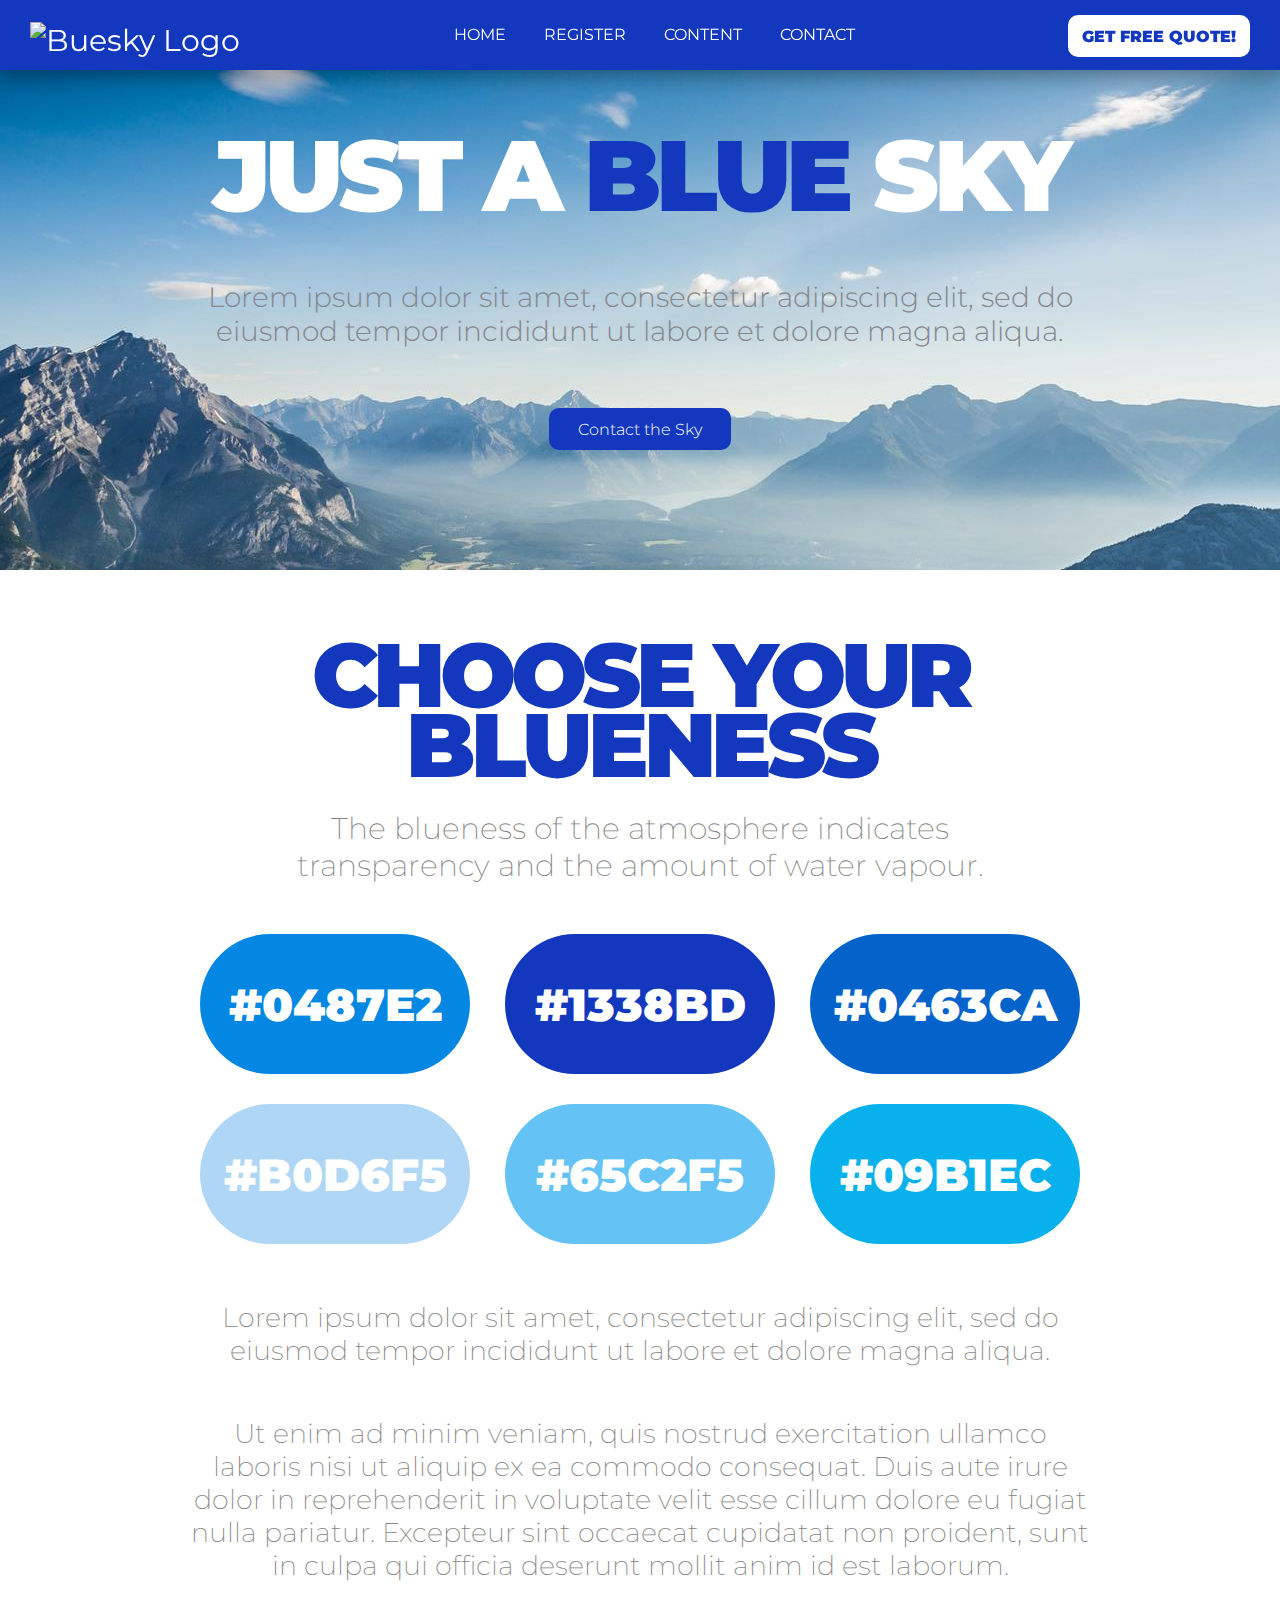
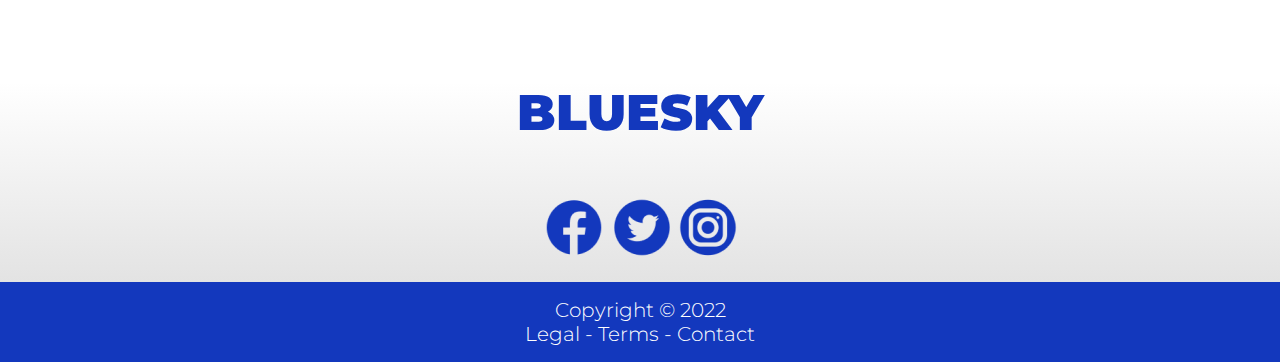
==== index.html @ 5ad4db9b "Initial commit" ====
<!DOCTYPE html>
<html lang="en">
<head>
    <meta charset="UTF-8">
    <meta http-equiv="X-UA-Compatible" content="IE=edge">
    <meta name="viewport" content="width=device-width, initial-scale=1.0">
    <title>HOME : JUST A BLUE SKY</title>
    <link rel="stylesheet" href="./style.css">
<link rel="preconnect" href="https://fonts.googleapis.com">
<link rel="preconnect" href="https://fonts.gstatic.com" crossorigin>
<link
    href="https://fonts.googleapis.com/css2?family=Montserrat:ital,wght@0,100;0,200;0,300;0,400;0,500;0,600;0,700;0,800;0,900;1,100;1,200;1,300;1,400;1,500;1,600;1,700;1,800;1,900&display=swap"
    rel="stylesheet">
</head>
<body>
<header>
    <img src="https://iili.io/GjAIhN.png" alt="Buesky Logo">
    <nav>
        <ul>
            <li><a href="./index.html">HOME</a></li>
            <li><a href="./register.html">REGISTER</a></li>
            <li><a href="./content.html">CONTENT</a></li>
            <li><a href="./contact.html">CONTACT</a></li>
        </ul>
    </nav>
    <div class="quote-button"><a href="./register.html">GET FREE QUOTE!</a></div>
</header>

<section class="top">
    <h1 class="white bold centered padding-70">JUST A <span class="blue">BLUE</span> SKY</h1>
    <div>
        <p>Lorem ipsum dolor sit amet, consectetur adipiscing elit, sed do eiusmod tempor incididunt ut labore et dolore magna
    aliqua.</p>
    </div>
    <div class="contact-button">
        <a href="./contact.html">Contact the Sky</a>
    </div>
</section>

<section>
    <h2 class="blue bold centered padding-70 no-bottom">CHOOSE YOUR<br />BLUENESS</h2>
    <article>
        <div class="main-text">
            <p>The blueness of the atmosphere indicates transparency
        and the amount of water vapour.</p>
        </div>
        <div class="group-container-one">
            <div class="items">#0487E2</div>
            <div class="items">#1338bd</div>
            <div class="items">#0463ca</div>
        </div>
        <div class="group-container-two">
            <div class="items">#b0d6f5</div>
            <div class="items">#65c2f5</div>
            <div class="items">#09b1ec</div>
        </div>
        <div class="other-text">
            <p>Lorem ipsum dolor sit amet, consectetur adipiscing elit, sed do eiusmod tempor incididunt ut labore et dolore magna
            aliqua.</p>
            
            <p>Ut enim ad minim veniam, quis nostrud exercitation ullamco laboris nisi ut aliquip ex ea commodo consequat. Duis aute
            irure dolor in reprehenderit in voluptate velit esse cillum dolore eu fugiat nulla pariatur. Excepteur sint occaecat
            cupidatat non proident, sunt in culpa qui officia deserunt mollit anim id est laborum.</p>
        </div>
    </article>
</section>

<footer>
    <section class="bottom-icons">
        <p class="blue bold centered size-50">BLUESKY</p>
        <p class="icons">
            <img src="./img/fb.png" alt="">
            <img src="./img/tw.png" alt="">
            <img src="./img/ig.png" alt="">
        </p>

    </section>
    <section class="bottom-bar">
        <p>Copyright © 2022</p>
        <p><a href="#">Legal</a> - <a href="#">Terms</a> - <a href="#">Contact</a></p>
    </section>
</footer>
    
</body>
</html>
---- style.css ----
/* ! Alejandro Marrero */

:root {
  --black: #000000;
  --white: #ffffff;
  --blue: #1338bd;
  --text: #86888f;
  --article-text: #848484;
}

body {
  font-family: "Montserrat", Arial, Helvetica, sans-serif;
  font-size: 30px;
  color: var(--black);
  margin: 0;
  padding: 0;
}

h1,
h2,
h3,
h4,
h6,
h6 {
  padding: 0;
  margin: 0;
  line-height: 70px;
  letter-spacing: -5px;
}

h1 {
  font-size: 100px;
}

h2 {
  font-size: 90px;
}

h3 {
  font-size: 30px;
}

h4 {
  font-size: 20px;
}

.blue {
  color: var(--blue);
}

.white {
  color: var(--white);
}

.centered {
  text-align: center;
}

.margin-no {
  margin: 0;
}

.padding-no {
  padding: 0;
}

.padding-80 {
  padding: 80px 0 80px 0px;
}

.padding-70 {
  padding: 70px 0 70px 0px;
}

.padding-50 {
  padding: 50px 0 50px 0px;
}

.no-top {
  margin-top: 0;
  padding-top: 0;
}

.no-bottom {
  margin-bottom: 0;
  padding-bottom: 0;
}

.no-lh {
  line-height: 0;
}

.no-ls {
  letter-spacing: 0;
}

.light {
  font-weight: 300;
}

.bold {
  font-weight: 900;
}

.size-100 {
  font-size: 100px;
}

.size-80 {
  font-size: 80px;
}

.size-50 {
  font-size: 50px;
}

.size-25 {
  font-size: 25px;
}

h2.title-form {
  padding-bottom: 50px;
  letter-spacing: 0;
}

h4.title-form {
  line-height: 0;
  margin: 50px 0 30px 0;
}

header {
  width: 100%;
  height: 70px;
  color: var(--white);
  background: var(--blue);
  text-align: center;
  overflow: hidden;
  position: fixed;
  top: 0;
  z-index: 1;
  box-shadow: 0 6px 20px 0px #00000054;
}

header img {
  float: left;
  margin-top: 22px;
  margin-left: 30px;
}

nav {
  display: inline-block;
}

nav ul {
  padding: 0px;
  margin: 0px;
  text-align: center;
  display: inline-block;
  vertical-align: top;
}

nav li {
  list-style-type: none;
  padding: 0px;
  height: 24px;
  margin-top: 4px;
  margin-bottom: 4px;
  display: inline;
}

nav li a {
  color: var(--white);
  font-size: 16px;
  text-decoration: none;
  line-height: 70px;
  padding: 5px 15px;
}

header .quote-button {
  float: right;
  font-size: 16px;
  font-weight: 900;
  background: var(--white);
  border-radius: 10px;
  margin-top: 15px;
  margin-right: 30px;
  border: 1px solid transparent;
}

header .quote-button a {
  display: table-cell;
  vertical-align: middle;
  width: 180px;
  height: 40px;
  color: var(--blue);
  text-decoration: none;
}

section.top {
  margin: 70px 0 0 0;
  max-width: none;
  width: 100%;
  height: 500px;
  text-align: center;
  background-image: url(./img/topimage.jpg);
  background-size: cover;
  background-repeat: no-repeat;
  background-position: center center;
}

section.margin-top {
  margin: 70px 0 0 0;
}

/* section.top h1,
section h2,
h1 {
  font-size: 100px;
  font-weight: 900;
  color: var(--white);
  text-align: center;
  line-height: 85px;
  letter-spacing: -5px;
  margin: 100px 0px 50px 0px;
}

h1 {
  color: var(--blue);
} */

section.top div p {
  width: 930px;
  margin: 0 auto;
}

section p {
  font-size: 28px;
  font-weight: 300;
  color: var(--text);
}

section .contact-button {
  width: 180px;
  font-size: 16px;
  font-weight: 300;
  background: var(--blue);
  border-radius: 10px;
  border: 1px solid transparent;
  margin: 0 auto;
  margin-top: 60px;
}

section .contact-button a {
  display: table-cell;
  vertical-align: middle;
  width: 180px;
  height: 40px;
  color: var(--white);
  text-decoration: none;
  text-align: center;
}

article {
  display: table;
  margin: 0;
  max-width: none;
  width: 100%;
}

/* 
section h2 {
  color: var(--blue) !important;
  margin-bottom: 50px;
} */

article div.main-text {
  width: 700px;
  margin: 0 auto;
}

article p {
  font-size: 30px;
  color: var(--article-text);
  font-weight: 200;
  text-align: center;
  margin-bottom: 50px;
}

article .group-container-one,
article .group-container-two {
  display: grid;
  grid-template-columns: repeat(3, 1fr);
  grid-gap: 15px;
  justify-items: center;
  align-items: center;
  width: 900px;
  margin: 0 auto;
}

article .group-container-one .items,
article .group-container-two .items {
  display: flex;
  align-items: center;
  justify-content: center;
  flex-grow: 0;
  flex-shrink: 1;
  flex-basis: auto;
  align-self: auto;
  order: 0;
  width: 270px;
  height: 140px;
  font-size: 45px;
  color: var(--white);
  font-weight: 900;
  border-radius: 100px;
  text-transform: uppercase;
  margin-bottom: 30px;
}

article .group-container-one .items:nth-child(1) {
  background: #0487e2;
}

article .group-container-one .items:nth-child(2) {
  background: #1338bd;
}

article .group-container-one .items:nth-child(3) {
  background: #0463ca;
}

article .group-container-two .items:nth-child(1) {
  background: #b0d6f5;
}

article .group-container-two .items:nth-child(2) {
  background: #65c2f5;
}

article .group-container-two .items:nth-child(3) {
  background: #09b1ec;
}

div.other-text {
  width: 900px;
  margin: 0 auto;
}

div.other-text p {
  font-size: 27px;
}

footer section {
  height: 200px;
  background: linear-gradient(180deg, #ffffff 0%, #e3e3e3 100%);
}

footer section.bottom-icons h3 {
  font-size: 100px;
  font-weight: 900;
  color: var(--blue);
  text-align: center;
  padding: 0;
  margin: 0;
}

footer section.bottom-icons p.icons {
  display: flex;
  align-items: center;
  justify-content: center;
  margin: 20px 0 20px 0;
}

footer section.bottom-bar {
  height: 80px;
  background: var(--blue);
  display: flex;
  flex-direction: column;
  justify-content: center;
  align-items: center;
}

footer section.bottom-bar p {
  font-size: 20px;
  padding: 0;
  margin: 0;
  color: var(--white);
}

footer section.bottom-bar p a {
  color: var(--white);
  text-decoration: none;
}

/* ! REGISTER PAGE */

section article .form-container,
section article .table-container {
  display: flex;
  flex-direction: column;
  align-items: center;
  width: 800px;
  font-size: 17px;
  color: white;
  background: #1338bd;
  padding: 50px;
  align-content: center;
  border-radius: 100px;
  margin: 0 auto;
  margin-bottom: 50px;
  box-shadow: 0px 12px 18px -6px rgb(0 0 0 / 30%);
}
/* 
section .form-container h2 {
  font-size: 80px;
  color: var(--white) !important;
  margin: 0px 0 40px 0px !important;
} */
/* 
section .form-container h4 {
  padding: 0;
  margin: 35px 0 0 0;
} */

section article .grid {
  display: grid;
  grid-template-columns: repeat(3, 1fr);
  grid-gap: 20px;
}

section article .grid-item {
  position: relative;
  align-items: start;
}

section article .grid-item p {
  font-size: 12px;
  color: white;
  text-align: left;
  padding-left: 20px;
  margin-bottom: 40px;
}

section article .grid-item p a {
  color: var(--white);
}

/* ! FORM ELEMENTS */

input[type="text"] {
  width: 200px;
  height: 30px;
  border: 1px solid #1338bd;
  padding: 3px 10px;
  border-radius: 80px;
  box-shadow: 0px 12px 18px -6px rgb(0 0 0 / 30%);
}

select {
  width: 222px;
  height: 34px;
  text-indent: 5px;
  border-radius: 80px;
  box-shadow: 0px 12px 18px -6px rgb(0 0 0 / 30%);
}

input[type="submit"] {
  font-family: "Montserrat", Arial, Helvetica, sans-serif;
  height: 38px;
  width: 120px;
  font-size: 17px;
  font-weight: 900;
  color: #1338bd;
  border-radius: 100px;
  border: 1px solid white;
  cursor: pointer;
  margin: 0 auto;
  text-align: center;
  display: block;
}

input[type="submit"]:hover {
  color: var(--white);
  background: var(--blue);
}

input#consent {
  padding: 0 !important;
  margin: 0;
  position: absolute;
  top: 2px;
}

/* ! CONTENT PAGE */

section article .table-container {
  padding-bottom: 70px;
}
/* 
section article .table-container h2 {
  color: var(--white) !important;
  margin-bottom: 50px;
  font-size: 70px;
  margin: 0 0 35px 0px;
} */

article .table-container table.CABTable {
  width: 100%;
  background-color: #ffffff;
  border-collapse: collapse;
  border-width: 2px;
  border-style: solid;
  text-align: center;
}

article .table-container .CABTable td,
article .table-container .CABTable th {
  border-width: 2px;
  border-color: #e1e1e1;
  border-style: solid;
  padding: 3px;
  color: #1338bd;
}

article .table-container .CABTable thead {
  background-color: #e3e3e3;
}

article .grid-container {
  width: 900px;
  margin: 0 auto;
  margin-bottom: 60px;
  color: var(--white);
}

article .grid-container ul {
  display: grid;
  grid-gap: 15px;
  grid-template-columns: 0.3fr 0.3fr;
}

article .grid-container .grids li {
  list-style-type: none;
  padding: 5px;
}

article .grid-container .grids li:nth-child(1) {
  grid-column: 1/3;
  grid-row: 1;
  background-color: #b0d6f5;
}

article .grid-container .grids li:nth-child(2) {
  display: flex;
  grid-column: 3;
  grid-row: 1/3;
  background: #65c2f5;
  align-items: center;
  justify-content: center;
  font-size: 32px;
}

article .grid-container .grids li:nth-child(3) {
  grid-column: 1;
  grid-row: 2;
  background: #09b1ec;
}

article .grid-container .grids li:nth-child(4) {
  grid-column: 2;
  grid-row: 2;
  background: #0487e2;
}

/* ! CONTACT PAGE */

.map {
  width: 600px;
  height: 600px;
  background-color: #1338bd;
  border: 10px solid #1338bd;
  border-radius: 70%;
  overflow: hidden;
  margin: 0 auto;
  margin-bottom: 60px;
  box-shadow: 0px 12px 18px -6px rgb(0 0 0 / 30%);
}

iframe {
  border: 0;
  overflow: hidden;
  margin-top: 0;
  margin-bottom: 0;
}

/* ! CONFIRMATION PAGE */

lottie-player {
  margin: 0 auto;
  margin-top: 50px;
}
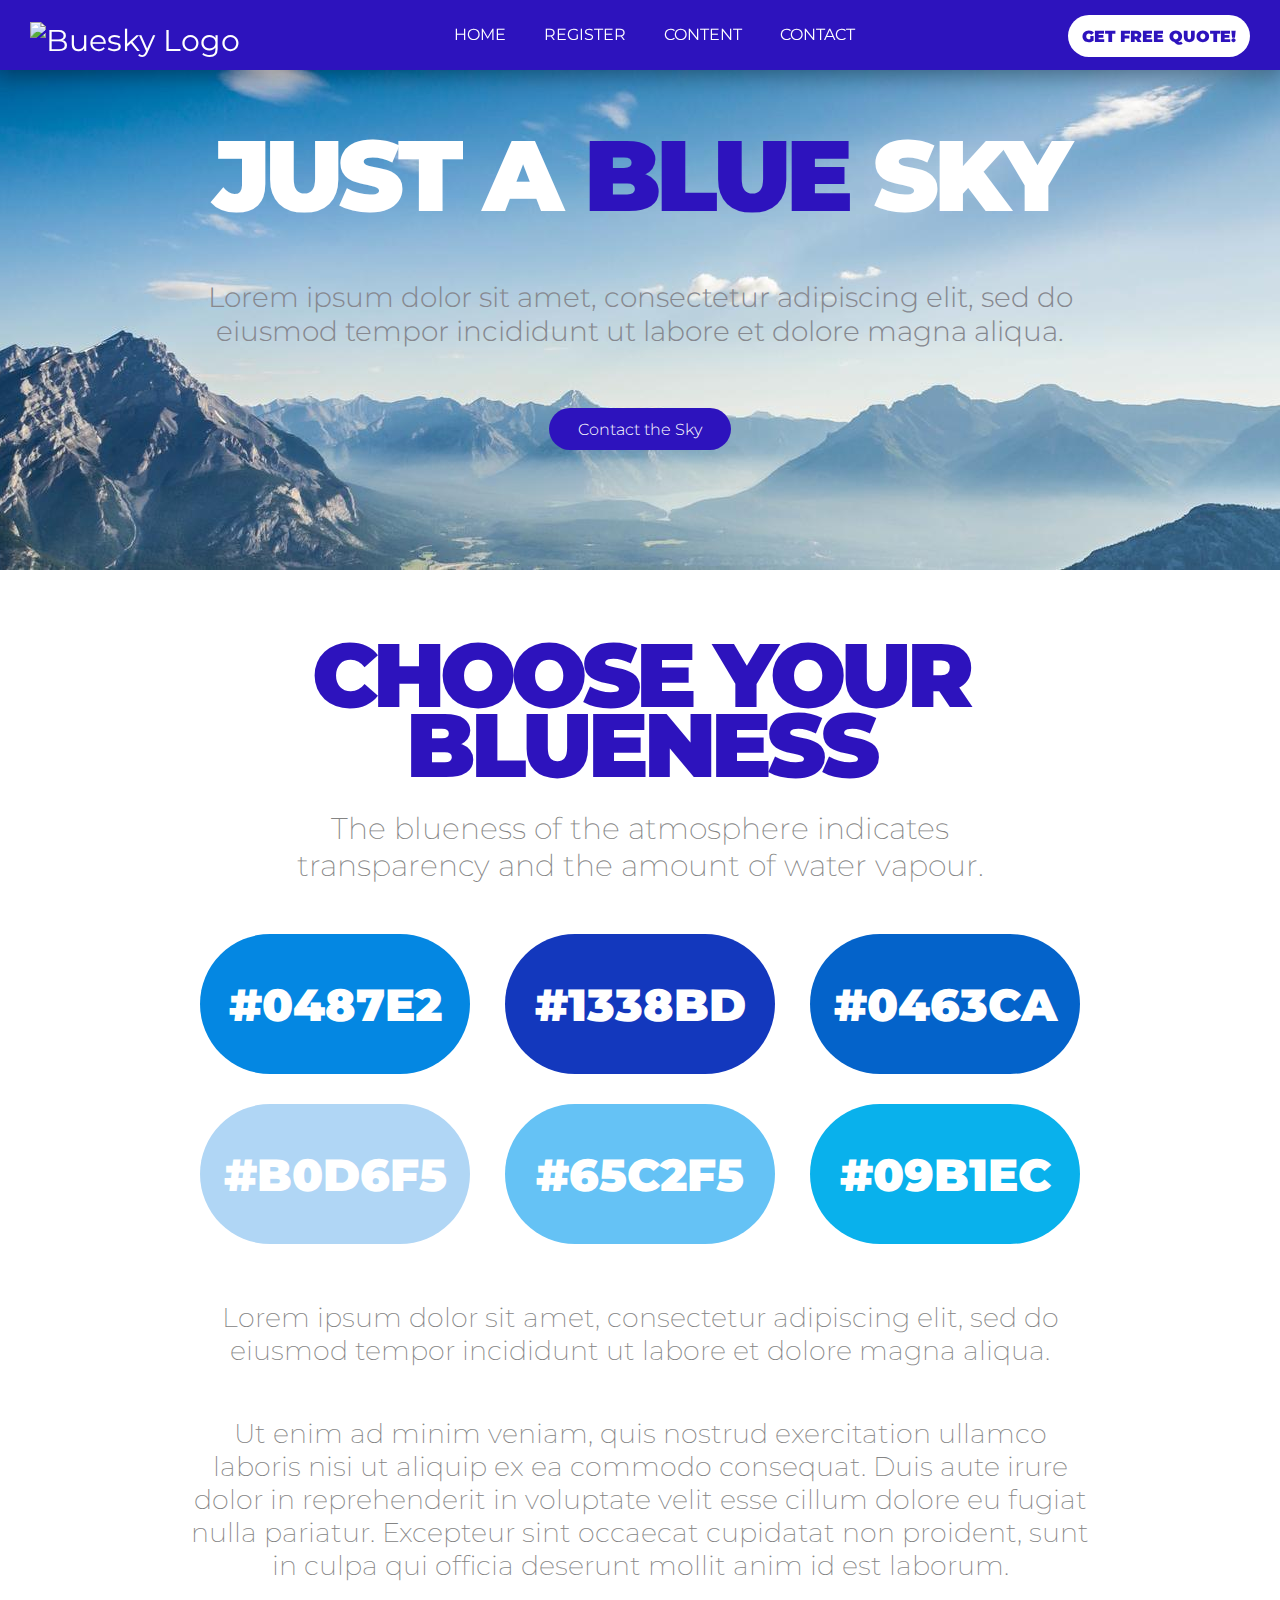
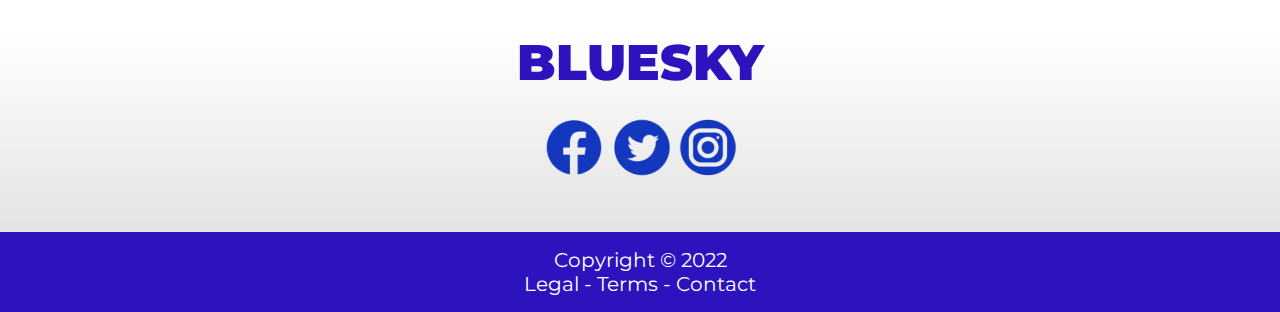
==== commit 18b9f982: "Last changes" ====
--- a/index.html
+++ b/index.html
@@ -23,7 +23,7 @@
             <li><a href="./contact.html">CONTACT</a></li>
         </ul>
     </nav>
-    <div class="quote-button"><a href="./register.html">GET FREE QUOTE!</a></div>
+    <div class="btn white-bg float-r"><a class="blue" href="./register.html">GET FREE QUOTE!</a></div>
 </header>
 
 <section class="top">
@@ -69,16 +69,16 @@
     <section class="bottom-icons">
         <p class="blue bold centered size-50">BLUESKY</p>
         <p class="icons">
-            <img src="./img/fb.png" alt="">
-            <img src="./img/tw.png" alt="">
-            <img src="./img/ig.png" alt="">
+            <img class="rotate" src="./img/fb.png" alt="Facebook">
+            <img class="rotate" src="./img/tw.png" alt="Twitter">
+            <img class="rotate" src="./img/ig.png" alt="Instagram">
         </p>
 
     </section>
-    <section class="bottom-bar">
+    <div class="bottom-bar">
         <p>Copyright © 2022</p>
         <p><a href="#">Legal</a> - <a href="#">Terms</a> - <a href="#">Contact</a></p>
-    </section>
+    </div>
 </footer>
     
 </body>
--- a/style.css
+++ b/style.css
@@ -1,9 +1,7 @@
-/* ! Alejandro Marrero */
-
 :root {
   --black: #000000;
   --white: #ffffff;
-  --blue: #1338bd;
+  --blue: #2d13bd;
   --text: #86888f;
   --article-text: #848484;
 }
@@ -44,80 +42,6 @@
   font-size: 20px;
 }
 
-.blue {
-  color: var(--blue);
-}
-
-.white {
-  color: var(--white);
-}
-
-.centered {
-  text-align: center;
-}
-
-.margin-no {
-  margin: 0;
-}
-
-.padding-no {
-  padding: 0;
-}
-
-.padding-80 {
-  padding: 80px 0 80px 0px;
-}
-
-.padding-70 {
-  padding: 70px 0 70px 0px;
-}
-
-.padding-50 {
-  padding: 50px 0 50px 0px;
-}
-
-.no-top {
-  margin-top: 0;
-  padding-top: 0;
-}
-
-.no-bottom {
-  margin-bottom: 0;
-  padding-bottom: 0;
-}
-
-.no-lh {
-  line-height: 0;
-}
-
-.no-ls {
-  letter-spacing: 0;
-}
-
-.light {
-  font-weight: 300;
-}
-
-.bold {
-  font-weight: 900;
-}
-
-.size-100 {
-  font-size: 100px;
-}
-
-.size-80 {
-  font-size: 80px;
-}
-
-.size-50 {
-  font-size: 50px;
-}
-
-.size-25 {
-  font-size: 25px;
-}
-
 h2.title-form {
   padding-bottom: 50px;
   letter-spacing: 0;
@@ -176,23 +100,28 @@
   padding: 5px 15px;
 }
 
-header .quote-button {
-  float: right;
+.btn {
   font-size: 16px;
   font-weight: 900;
-  background: var(--white);
-  border-radius: 10px;
+  border-radius: 100px;
   margin-top: 15px;
   margin-right: 30px;
   border: 1px solid transparent;
-}
-
-header .quote-button a {
+  width: 180px;
+  height: 40px;
+}
+
+.btn:hover {
+  animation: shake 0.82s cubic-bezier(0.36, 0.07, 0.19, 0.97) both;
+  transform: translate3d(0, 0, 0);
+  perspective: 1000px;
+}
+
+.btn a {
   display: table-cell;
   vertical-align: middle;
   width: 180px;
   height: 40px;
-  color: var(--blue);
   text-decoration: none;
 }
 
@@ -244,7 +173,7 @@
   font-size: 16px;
   font-weight: 300;
   background: var(--blue);
-  border-radius: 10px;
+  border-radius: 100px;
   border: 1px solid transparent;
   margin: 0 auto;
   margin-top: 60px;
@@ -258,6 +187,12 @@
   color: var(--white);
   text-decoration: none;
   text-align: center;
+}
+
+section .contact-button a:hover {
+  animation: shake 0.82s cubic-bezier(0.36, 0.07, 0.19, 0.97) both;
+  transform: translate3d(0, 0, 0);
+  perspective: 1000px;
 }
 
 article {
@@ -371,7 +306,7 @@
   margin: 20px 0 20px 0;
 }
 
-footer section.bottom-bar {
+footer .bottom-bar {
   height: 80px;
   background: var(--blue);
   display: flex;
@@ -380,14 +315,14 @@
   align-items: center;
 }
 
-footer section.bottom-bar p {
+footer .bottom-bar p {
   font-size: 20px;
   padding: 0;
   margin: 0;
   color: var(--white);
 }
 
-footer section.bottom-bar p a {
+footer .bottom-bar p a {
   color: var(--white);
   text-decoration: none;
 }
@@ -465,23 +400,27 @@
 }
 
 input[type="submit"] {
-  font-family: "Montserrat", Arial, Helvetica, sans-serif;
+  display: block;
   height: 38px;
   width: 120px;
+  font-family: "Montserrat", Arial, Helvetica, sans-serif;
   font-size: 17px;
   font-weight: 900;
+  text-align: center;
   color: #1338bd;
+  border: 1px solid white;
   border-radius: 100px;
-  border: 1px solid white;
   cursor: pointer;
   margin: 0 auto;
-  text-align: center;
-  display: block;
+  box-shadow: 0px 12px 18px -6px rgb(0 0 0 / 30%);
 }
 
 input[type="submit"]:hover {
   color: var(--white);
   background: var(--blue);
+  animation: shake 0.82s cubic-bezier(0.36, 0.07, 0.19, 0.97) both;
+  transform: translate3d(0, 0, 0);
+  perspective: 1000px;
 }
 
 input#consent {
@@ -519,7 +458,7 @@
   border-color: #e1e1e1;
   border-style: solid;
   padding: 3px;
-  color: #1338bd;
+  color: var(--blue);
 }
 
 article .table-container .CABTable thead {
@@ -574,14 +513,72 @@
 
 /* ! CONTACT PAGE */
 
+.overlay {
+  position: fixed;
+  top: 0;
+  bottom: 0;
+  left: 0;
+  right: 0;
+  background: rgba(0, 0, 0, 0.7);
+  transition: opacity 500ms;
+  visibility: hidden;
+  opacity: 0;
+}
+.overlay:target {
+  visibility: visible;
+  opacity: 1;
+}
+
+.popup {
+  position: absolute;
+  left: 50%;
+  top: 50%;
+  transform: translate(-50%, -50%);
+  padding: 20px;
+  background: #fff;
+  border-radius: 5px;
+  width: 500px;
+
+  transition: all 5s ease-in-out;
+}
+
+.popup h2 {
+  margin-top: 0;
+}
+
+.popup a {
+  text-decoration: none;
+}
+
+.popup a:hover {
+  text-decoration: dotted;
+}
+
+.popup .close {
+  position: absolute;
+  top: 20px;
+  right: 30px;
+  transition: all 200ms;
+  font-size: 30px;
+  font-weight: bold;
+  text-decoration: none;
+  color: #333;
+}
+.popup .close:hover {
+  color: var(--blue);
+}
+.popup .content {
+  max-height: 30%;
+  overflow: auto;
+}
+
 .map {
   width: 600px;
   height: 600px;
-  background-color: #1338bd;
-  border: 10px solid #1338bd;
+  background-color: var(--blue);
+  border: 10px solid var(--blue);
   border-radius: 70%;
   overflow: hidden;
-  margin: 0 auto;
   margin-bottom: 60px;
   box-shadow: 0px 12px 18px -6px rgb(0 0 0 / 30%);
 }
@@ -599,3 +596,180 @@
   margin: 0 auto;
   margin-top: 50px;
 }
+
+/* ! GLOBAL CLASSES */
+
+.blue {
+  color: var(--blue);
+}
+
+.blue-bg {
+  background: var(--blue);
+}
+
+.white-bg {
+  background: var(--white);
+}
+
+.white {
+  color: var(--white);
+}
+
+.centered {
+  text-align: center;
+  margin: 0 auto;
+}
+
+.float-r {
+  float: right;
+}
+
+.margin-no {
+  margin: 0;
+}
+
+.padding-no {
+  padding: 0;
+}
+
+.padding-80 {
+  padding: 80px 0 80px 0px;
+}
+
+.padding-70 {
+  padding: 70px 0 70px 0px;
+}
+
+.padding-50 {
+  padding: 50px 0 50px 0px;
+}
+
+.padding-25 {
+  padding: 25px 0 25px 0px;
+}
+
+.margin-50 {
+  margin-top: 50px;
+  margin-bottom: 50px;
+}
+
+.no-top {
+  margin-top: 0;
+  padding-top: 0;
+}
+
+.no-bottom {
+  margin-bottom: 0;
+  padding-bottom: 0;
+}
+
+.no-lh {
+  line-height: 0;
+}
+
+.no-ls {
+  letter-spacing: 0;
+}
+
+.light {
+  font-weight: 300;
+}
+
+.bold {
+  font-weight: 900;
+}
+
+.size-100 {
+  font-size: 100px;
+}
+
+.size-80 {
+  font-size: 80px;
+}
+
+.size-50 {
+  font-size: 50px;
+}
+
+.size-25 {
+  font-size: 25px;
+}
+
+/* ! ANIMATIONS */
+
+.rotate {
+  cursor: pointer;
+}
+
+.rotate:hover {
+  color: #afafaf;
+  -moz-animation: spin 0.4s 1 linear;
+  -o-animation: spin 0.4s 1 linear;
+  -webkit-animation: spin 0.4s 1 linear;
+  animation: spin 0.4s 1 linear;
+}
+
+@-webkit-keyframes spin {
+  0% {
+    -webkit-transform: rotate(0deg);
+  }
+  100% {
+    -webkit-transform: rotate(359deg);
+  }
+}
+
+@-moz-keyframes spin {
+  0% {
+    -moz-transform: rotate(0deg);
+  }
+  100% {
+    -moz-transform: rotate(359deg);
+  }
+}
+
+@-o-keyframes spin {
+  0% {
+    -o-transform: rotate(0deg);
+  }
+  100% {
+    -o-transform: rotate(359deg);
+  }
+}
+
+@-ms-keyframes spin {
+  0% {
+    -ms-transform: rotate(0deg);
+  }
+  100% {
+    -ms-transform: rotate(359deg);
+  }
+}
+
+@keyframes spin {
+  0% {
+    transform: rotate(0deg);
+  }
+  100% {
+    transform: rotate(359deg);
+  }
+}
+
+@keyframes shake {
+  10%,
+  90% {
+    transform: translate3d(-1px, 0, 0);
+  }
+  20%,
+  80% {
+    transform: translate3d(2px, 0, 0);
+  }
+  30%,
+  50%,
+  70% {
+    transform: translate3d(-4px, 0, 0);
+  }
+  40%,
+  60% {
+    transform: translate3d(4px, 0, 0);
+  }
+}
